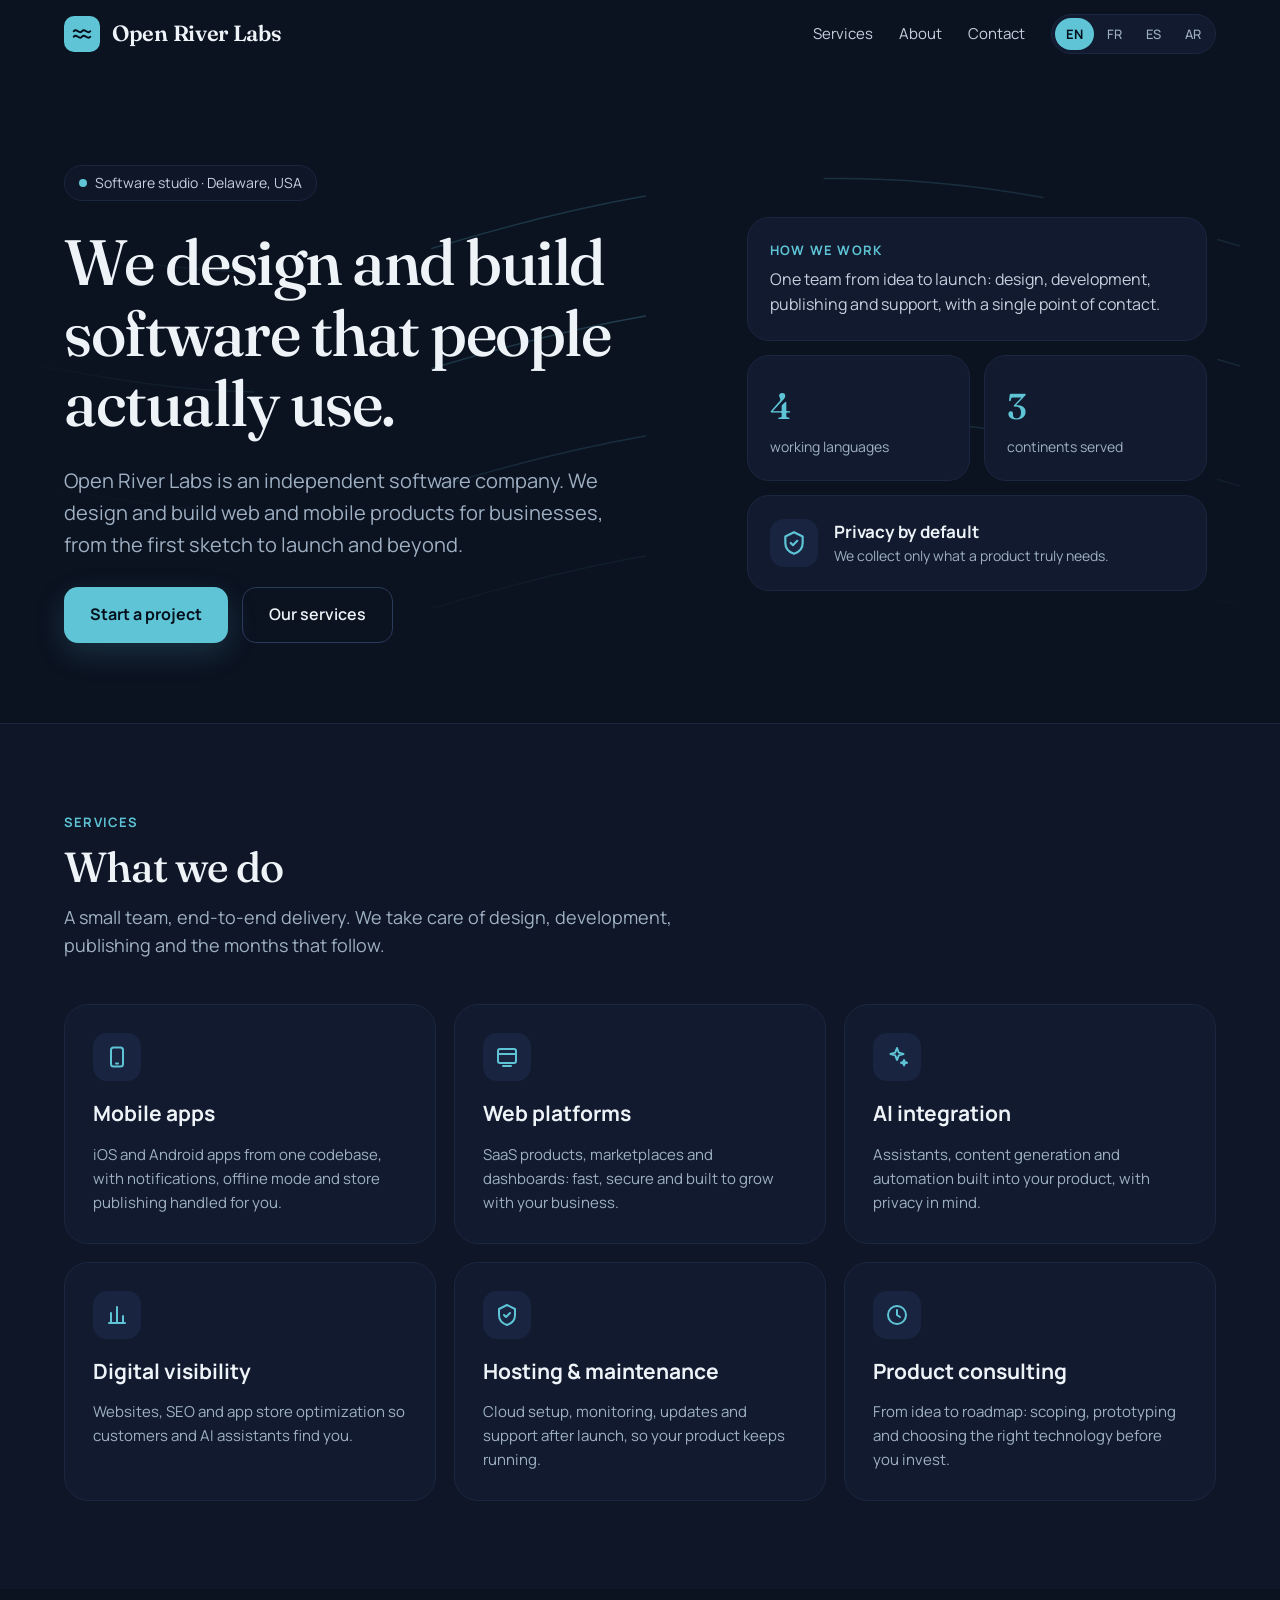
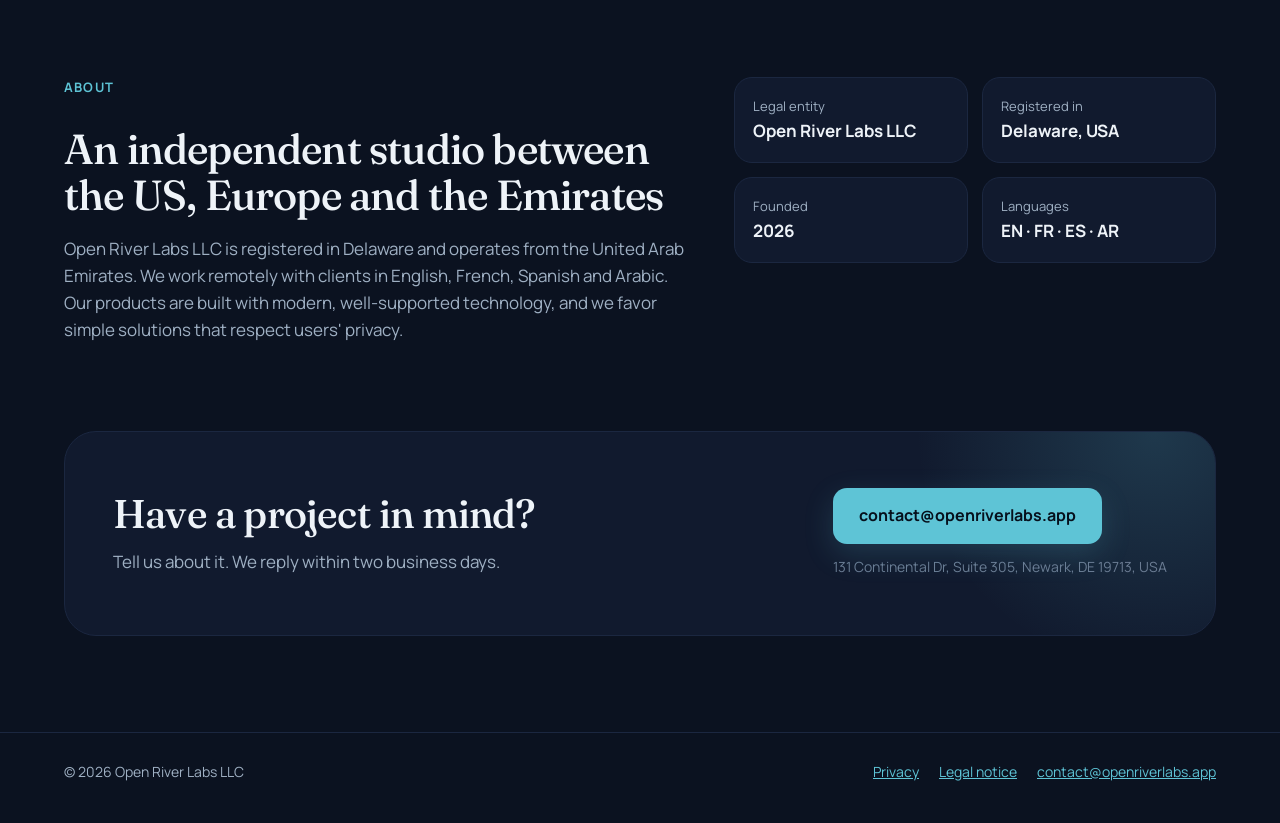
==== index.html @ 08ca7e69 "Site Open River Labs LLC (EN/FR/ES/AR) Co-Authored-By: Claude Fable 5.1 <noreply@anthropic.com> Clau" ====
<!doctype html>
<html lang="en" dir="ltr">
<head>
<meta charset="utf-8">
<meta name="viewport" content="width=device-width, initial-scale=1">
<title>Open River Labs · Software studio</title>
<meta name="description" content="Open River Labs LLC is an independent software company. We design and build web and mobile products, integrate AI and take care of hosting and maintenance. Delaware, USA.">
<link rel="canonical" href="https://openriverlabs.app/">
<link rel="alternate" hreflang="en" href="https://openriverlabs.app/"><link rel="alternate" hreflang="fr" href="https://openriverlabs.app/fr/"><link rel="alternate" hreflang="es" href="https://openriverlabs.app/es/"><link rel="alternate" hreflang="ar" href="https://openriverlabs.app/ar/"><link rel="alternate" hreflang="x-default" href="https://openriverlabs.app/">
<meta property="og:type" content="website"><meta property="og:title" content="Open River Labs · Software studio"><meta property="og:description" content="Open River Labs LLC is an independent software company. We design and build web and mobile products, integrate AI and take care of hosting and maintenance. Delaware, USA."><meta property="og:url" content="https://openriverlabs.app/"><meta property="og:image" content="https://openriverlabs.app/assets/logo-512.png">
<link rel="icon" href="/assets/favicon.png"><link rel="apple-touch-icon" href="/assets/icon-192.png">
<link rel="preconnect" href="https://fonts.googleapis.com"><link rel="preconnect" href="https://fonts.gstatic.com" crossorigin>
<link rel="stylesheet" href="https://fonts.googleapis.com/css2?family=Fraunces:opsz,wght@9..144,500;9..144,600&family=Manrope:wght@400;500;600;700&display=swap">
<link rel="stylesheet" href="/assets/style.css">
<script type="application/ld+json">{"@context": "https://schema.org", "@type": "Organization", "name": "Open River Labs LLC", "alternateName": "Open River Labs", "url": "https://openriverlabs.app/", "logo": "https://openriverlabs.app/assets/logo-512.png", "email": "contact@openriverlabs.app", "duns": "149924717", "foundingDate": "2026", "address": {"@type": "PostalAddress", "streetAddress": "131 Continental Dr, Suite 305", "addressLocality": "Newark", "addressRegion": "DE", "postalCode": "19713", "addressCountry": "US"}, "areaServed": ["US", "EU", "AE", "MA"], "knowsLanguage": ["en", "fr", "es", "ar"], "description": "Open River Labs LLC is an independent software company. We design and build web and mobile products, integrate AI and take care of hosting and maintenance. Delaware, USA."}</script>
</head>
<body><header class="top"><div class="wide">
<a class="brand" href="/"><span class="mark" aria-hidden="true"><svg width="22" height="22" viewBox="0 0 24 24" fill="none" stroke="#06101C" stroke-width="2.2" stroke-linecap="round" stroke-linejoin="round"><path d="M3 15c3-4 6 4 9 0s6 4 9 0"/><path d="M3 9c3-4 6 4 9 0s6 4 9 0"/></svg></span>Open River Labs</a>
<nav class="site-nav" aria-label="Main"><span class="links"><a href="/#services">Services</a><a href="/#about">About</a><a href="/#contact">Contact</a></span><div class="lang" role="group" aria-label="Language"><a href="/" aria-current="true" lang="en" hreflang="en">EN</a><a href="/fr/" aria-current="false" lang="fr" hreflang="fr">FR</a><a href="/es/" aria-current="false" lang="es" hreflang="es">ES</a><a href="/ar/" aria-current="false" lang="ar" hreflang="ar">AR</a></div></nav>
</div></header>
<main>
<section class="wide hero" id="top">
<div class="river" aria-hidden="true"><svg viewBox="0 0 1800 900" preserveAspectRatio="none"><path d="M-100 300 C 200 210, 400 390, 700 300 S 1200 210, 1500 300 S 1900 360, 2000 300"/><path d="M-100 420 C 200 330, 400 510, 700 420 S 1200 330, 1500 420 S 1900 480, 2000 420"/><path d="M-100 540 C 200 450, 400 630, 700 540 S 1200 450, 1500 540 S 1900 600, 2000 540"/><path d="M-100 660 C 200 570, 400 750, 700 660 S 1200 570, 1500 660 S 1900 720, 2000 660"/></svg></div>
<div class="hero-text">
<span class="pill"><span class="dot" aria-hidden="true"></span>Software studio · Delaware, USA</span>
<h1>We design and build software that people actually use.</h1>
<p class="lead">Open River Labs is an independent software company. We design and build web and mobile products for businesses, from the first sketch to launch and beyond.</p>
<div class="cta-row"><a class="btn btn-accent" href="#contact">Start a project</a><a class="btn btn-ghost" href="#services">Our services</a></div>
</div>
<div class="hero-side"><div class="grid2 reveal stagger">
<div class="card span2"><div class="eyebrow" style="margin-bottom:6px">How we work</div><div style="font-size:16px;color:var(--soft)">One team from idea to launch: design, development, publishing and support, with a single point of contact.</div></div>
<div class="card"><div class="num" data-count="4">0</div><div class="small">working languages</div></div>
<div class="card"><div class="num" data-count="3">0</div><div class="small">continents served</div></div>
<div class="card span2" style="display:flex;align-items:center;gap:16px"><span class="ic"><svg aria-hidden="true" width="26" height="26" viewBox="0 0 24 24" fill="none" stroke="#5EC4D6" stroke-width="2" stroke-linecap="round" stroke-linejoin="round"><path d="M12 2l8 4v6c0 5-3.5 8.5-8 10-4.5-1.5-8-5-8-10V6z"/><path d="M9 12l2 2 4-4"/></svg></span><div><div style="font-weight:700">Privacy by default</div><div class="small">We collect only what a product truly needs.</div></div></div>
</div></div>
</section>

<section class="band" id="services"><div class="wide section">
<div class="section-head reveal"><div class="eyebrow">Services</div><h2>What we do</h2><p>A small team, end-to-end delivery. We take care of design, development, publishing and the months that follow.</p></div>
<div class="services stagger"><article class="card service reveal"><span class="ic"><svg aria-hidden="true" width="24" height="24" viewBox="0 0 24 24" fill="none" stroke="#5EC4D6" stroke-width="2" stroke-linecap="round" stroke-linejoin="round"><rect x="6" y="2.5" width="12" height="19" rx="2.5"/><path d="M11 18.5h2"/></svg></span><h3>Mobile apps</h3><p>iOS and Android apps from one codebase, with notifications, offline mode and store publishing handled for you.</p></article><article class="card service reveal"><span class="ic"><svg aria-hidden="true" width="24" height="24" viewBox="0 0 24 24" fill="none" stroke="#5EC4D6" stroke-width="2" stroke-linecap="round" stroke-linejoin="round"><rect x="3" y="4" width="18" height="14" rx="2"/><path d="M3 9h18M8 21h8"/></svg></span><h3>Web platforms</h3><p>SaaS products, marketplaces and dashboards: fast, secure and built to grow with your business.</p></article><article class="card service reveal"><span class="ic"><svg aria-hidden="true" width="24" height="24" viewBox="0 0 24 24" fill="none" stroke="#5EC4D6" stroke-width="2" stroke-linecap="round" stroke-linejoin="round"><path d="M12 3l1.8 4.6L18.5 9l-4.7 1.4L12 15l-1.8-4.6L5.5 9l4.7-1.4z"/><path d="M19 15l.8 2 2.2.7-2.2.7-.8 2-.8-2-2.2-.7 2.2-.7z"/></svg></span><h3>AI integration</h3><p>Assistants, content generation and automation built into your product, with privacy in mind.</p></article><article class="card service reveal"><span class="ic"><svg aria-hidden="true" width="24" height="24" viewBox="0 0 24 24" fill="none" stroke="#5EC4D6" stroke-width="2" stroke-linecap="round" stroke-linejoin="round"><path d="M4 20h16M6 20V10M12 20V4M18 20v-7"/></svg></span><h3>Digital visibility</h3><p>Websites, SEO and app store optimization so customers and AI assistants find you.</p></article><article class="card service reveal"><span class="ic"><svg aria-hidden="true" width="24" height="24" viewBox="0 0 24 24" fill="none" stroke="#5EC4D6" stroke-width="2" stroke-linecap="round" stroke-linejoin="round"><path d="M12 2l8 4v6c0 5-3.5 8.5-8 10-4.5-1.5-8-5-8-10V6z"/><path d="M9 12l2 2 4-4"/></svg></span><h3>Hosting & maintenance</h3><p>Cloud setup, monitoring, updates and support after launch, so your product keeps running.</p></article><article class="card service reveal"><span class="ic"><svg aria-hidden="true" width="24" height="24" viewBox="0 0 24 24" fill="none" stroke="#5EC4D6" stroke-width="2" stroke-linecap="round" stroke-linejoin="round"><circle cx="12" cy="12" r="9"/><path d="M12 7v5l3 2"/></svg></span><h3>Product consulting</h3><p>From idea to roadmap: scoping, prototyping and choosing the right technology before you invest.</p></article></div>
</div></section>

<section class="wide section about" id="about">
<div class="txt reveal"><div class="eyebrow">About</div><h2>An independent studio between the US, Europe and the Emirates</h2><p>Open River Labs LLC is registered in Delaware and operates from the United Arab Emirates. We work remotely with clients in English, French, Spanish and Arabic. Our products are built with modern, well-supported technology, and we favor simple solutions that respect users' privacy.</p></div>
<ul class="facts stagger"><li class="card reveal"><div class="k">Legal entity</div><div class="v">Open River Labs LLC</div></li><li class="card reveal"><div class="k">Registered in</div><div class="v">Delaware, USA</div></li><li class="card reveal"><div class="k">Founded</div><div class="v">2026</div></li><li class="card reveal"><div class="k">Languages</div><div class="v">EN · FR · ES · AR</div></li></ul>
</section>

<section class="wide" id="contact" style="padding-bottom:96px">
<div class="contact-band reveal">
<div class="txt"><h2>Have a project in mind?</h2><p>Tell us about it. We reply within two business days.</p></div>
<div class="side"><a class="btn btn-accent" href="mailto:contact@openriverlabs.app">contact@openriverlabs.app</a><span class="addr">131 Continental Dr, Suite 305, Newark, DE 19713, USA</span></div>
</div>
</section>
</main>
<footer><div class="wide"><span>© 2026 Open River Labs LLC</span><nav><a href="/privacy/">Privacy</a><a href="/legal/">Legal notice</a><a href="mailto:contact@openriverlabs.app">contact@openriverlabs.app</a></nav></div></footer>
<script src="/assets/site.js"></script>
</body></html>
---- assets/style.css ----
:root {
  --bg: #0B1220; --bg2: #0E1627; --card: #111A2E; --card2: #182440; --border: #1B2740; --border2: #2A3A5A;
  --text: #EEF3F8; --muted: #9FB0C3; --soft: #C5D0DE; --faint: #6B7C93; --accent: #5EC4D6; --accent2: #8ADBE8; --on-accent: #06101C;
}
* { box-sizing: border-box; }
html { scroll-behavior: smooth; -webkit-text-size-adjust: 100%; }
body { margin: 0; background: var(--bg); color: var(--text); font-family: 'Manrope', system-ui, sans-serif; font-size: 17px; line-height: 1.6; overflow-x: hidden; }
a { color: var(--accent); }
a:hover { color: var(--accent2); }
h1, h2 { font-family: 'Fraunces', Georgia, serif; font-weight: 500; letter-spacing: -0.8px; line-height: 1.1; }
h3 { margin: 0; font-weight: 700; }
p { margin: 0; }
.wide { max-width: 1200px; margin: 0 auto; padding: 0 24px; }
.eyebrow { font-size: 13px; font-weight: 700; letter-spacing: 1.2px; text-transform: uppercase; color: var(--accent); margin-bottom: 12px; }
html[dir="rtl"] .eyebrow { letter-spacing: 0; }
html[dir="rtl"] h1, html[dir="rtl"] h2 { letter-spacing: 0; }
html[dir="rtl"] body { font-family: 'Tajawal', 'Manrope', sans-serif; }
html[dir="rtl"] h1, html[dir="rtl"] h2 { font-family: 'Tajawal', 'Fraunces', serif; font-weight: 700; }

/* Header */
header.top { position: sticky; top: 0; z-index: 20; border-bottom: 1px solid transparent; transition: background .3s, border-color .3s, backdrop-filter .3s; }
header.top.scrolled { background: rgba(11,18,32,.78); backdrop-filter: blur(14px); -webkit-backdrop-filter: blur(14px); border-color: var(--border); }
header.top .wide { display: flex; align-items: center; justify-content: space-between; gap: 16px; min-height: 68px; flex-wrap: wrap; padding-top: 8px; padding-bottom: 8px; }
.brand { display: flex; align-items: center; gap: 12px; text-decoration: none; color: var(--text); font-family: 'Fraunces', serif; font-weight: 600; font-size: 22px; letter-spacing: -0.3px; }
.brand .mark { width: 36px; height: 36px; border-radius: 10px; background: var(--accent); display: flex; align-items: center; justify-content: center; transition: transform .4s; }
.brand:hover .mark { transform: rotate(-8deg) scale(1.06); }
.site-nav { display: flex; align-items: center; gap: 26px; flex-wrap: wrap; font-size: 15px; }
.site-nav .links { display: contents; }
.site-nav .links a { color: var(--soft); text-decoration: none; position: relative; padding: 4px 0; }
.site-nav .links a::after { content: ""; position: absolute; left: 0; right: 0; bottom: -2px; height: 2px; background: var(--accent); transform: scaleX(0); transform-origin: left; transition: transform .3s; }
.site-nav .links a:hover { color: var(--text); }
.site-nav .links a:hover::after { transform: scaleX(1); }
.lang { display: flex; gap: 2px; background: var(--card); border: 1px solid var(--border); border-radius: 20px; padding: 3px; }
.lang a { font-size: 13px; font-weight: 500; text-decoration: none; color: var(--muted); border-radius: 16px; padding: 6px 11px; min-height: 32px; display: inline-flex; align-items: center; transition: background .2s, color .2s; }
.lang a:hover { color: var(--text); }
.lang a[aria-current="true"] { background: var(--accent); color: var(--on-accent); font-weight: 700; }

/* Hero */
.hero { position: relative; display: flex; flex-wrap: wrap; align-items: center; gap: 56px; padding-top: 96px; padding-bottom: 80px; }
.river { position: absolute; inset: 0; z-index: -1; overflow: hidden; pointer-events: none; }
.river svg { position: absolute; left: 50%; top: 50%; width: 1800px; height: 900px; transform: translate(-50%, -50%); opacity: .35; }
.river path { fill: none; stroke: var(--accent); stroke-width: 1.5; stroke-linecap: round; }
@keyframes flow { to { stroke-dashoffset: -400; } }
.river path { stroke-dasharray: 220 180; animation: flow 18s linear infinite; }
.river path:nth-child(2) { animation-duration: 24s; opacity: .7; }
.river path:nth-child(3) { animation-duration: 30s; opacity: .45; }
.river path:nth-child(4) { animation-duration: 36s; opacity: .3; }
.river::after { content: ""; position: absolute; inset: 0; background: radial-gradient(ellipse at 60% 50%, rgba(11,18,32,0) 20%, var(--bg) 75%); }
.hero-text { flex: 1 1 520px; min-width: 0; display: flex; flex-direction: column; gap: 26px; }
.pill { align-self: flex-start; display: inline-flex; align-items: center; gap: 8px; border: 1px solid var(--border); border-radius: 20px; padding: 6px 14px; font-size: 14px; color: var(--soft); background: rgba(17,26,46,.6); }
.pill .dot { width: 8px; height: 8px; border-radius: 4px; background: var(--accent); box-shadow: 0 0 0 0 rgba(94,196,214,.6); animation: pulse 2.4s ease-out infinite; }
@keyframes pulse { 0% { box-shadow: 0 0 0 0 rgba(94,196,214,.55); } 100% { box-shadow: 0 0 0 12px rgba(94,196,214,0); } }
.hero h1 { margin: 0; font-size: clamp(40px, 6vw, 64px); letter-spacing: -1.5px; }
.hero h1 .w { display: inline-block; opacity: 0; transform: translateY(18px); animation: wordIn .7s cubic-bezier(.2,.7,.2,1) forwards; }
@keyframes wordIn { to { opacity: 1; transform: none; } }
.hero .lead { font-size: 20px; color: var(--muted); max-width: 560px; }
.cta-row { display: flex; flex-wrap: wrap; align-items: center; gap: 14px; }
.btn { position: relative; overflow: hidden; display: inline-flex; align-items: center; justify-content: center; min-height: 56px; padding: 0 26px; border-radius: 14px; text-decoration: none; font-weight: 700; font-size: 16px; transition: transform .25s, box-shadow .25s; }
.btn:hover { transform: translateY(-2px); }
.btn-accent { background: var(--accent); color: var(--on-accent); box-shadow: 0 10px 30px rgba(94,196,214,.18); }
.btn-accent:hover { color: var(--on-accent); box-shadow: 0 16px 40px rgba(94,196,214,.3); }
.btn-accent::after { content: ""; position: absolute; top: 0; bottom: 0; left: -60%; width: 40%; background: linear-gradient(90deg, rgba(255,255,255,0), rgba(255,255,255,.45), rgba(255,255,255,0)); transform: skewX(-20deg); transition: left .6s; }
.btn-accent:hover::after { left: 120%; }
.btn-ghost { border: 1px solid var(--border2); color: var(--text); font-weight: 600; }
.btn-ghost:hover { color: var(--text); border-color: var(--accent); }

.hero-side { flex: 1 1 380px; min-width: 0; display: flex; justify-content: center; }
.grid2 { width: 100%; max-width: 460px; display: grid; grid-template-columns: repeat(2, minmax(0, 1fr)); gap: 14px; }
.card { background: var(--card); border: 1px solid var(--border); border-radius: 22px; padding: 22px; transition: transform .35s cubic-bezier(.2,.7,.2,1), border-color .35s, box-shadow .35s; }
.card:hover { transform: translateY(-4px); border-color: rgba(94,196,214,.55); box-shadow: 0 18px 50px rgba(0,0,0,.35); }
.span2 { grid-column: span 2; }
.num { font-family: 'Fraunces', serif; font-size: 36px; font-weight: 500; color: var(--accent); }
.small { font-size: 14px; color: var(--muted); }
.ic { width: 48px; height: 48px; border-radius: 14px; background: var(--card2); display: flex; align-items: center; justify-content: center; flex-shrink: 0; transition: transform .35s, background .35s; }
.card:hover .ic { transform: scale(1.08) rotate(-4deg); background: rgba(94,196,214,.14); }

/* Sections */
.section { padding-top: 88px; padding-bottom: 88px; }
.band { border-top: 1px solid var(--border); background: var(--bg2); }
.section-head { max-width: 640px; margin-bottom: 44px; }
.section-head h2 { margin: 0 0 12px; font-size: clamp(32px, 4vw, 42px); }
.section-head p { font-size: 18px; color: var(--muted); }
.services { display: grid; grid-template-columns: repeat(3, minmax(0, 1fr)); gap: 18px; }
.service { border-radius: 24px; padding: 28px; display: flex; flex-direction: column; gap: 12px; }
.service h3 { margin-top: 4px; font-size: 21px; }
.service p { font-size: 15px; color: var(--muted); }
@media (max-width: 900px) { .services { grid-template-columns: repeat(2, minmax(0, 1fr)); } }
@media (max-width: 600px) { .services { grid-template-columns: 1fr; } .site-nav .links { display: none; } .hero { padding-top: 56px; gap: 40px; } }

.about { display: flex; flex-wrap: wrap; gap: 48px; align-items: flex-start; }
.about .txt { flex: 1 1 460px; min-width: 0; display: flex; flex-direction: column; gap: 16px; }
.about h2 { margin: 0; font-size: clamp(32px, 4vw, 42px); }
.about p { font-size: 17px; color: var(--muted); }
.facts { flex: 1 1 320px; min-width: 0; list-style: none; margin: 0; padding: 0; display: grid; grid-template-columns: repeat(2, minmax(0, 1fr)); gap: 14px; }
.facts li { border-radius: 18px; padding: 18px; }
.facts .k { font-size: 13px; color: var(--muted); }
.facts .v { font-weight: 700; }

.contact-band { background: var(--card); border: 1px solid var(--border); border-radius: 32px; padding: clamp(28px, 5vw, 56px) clamp(24px, 4vw, 48px); display: flex; flex-wrap: wrap; align-items: center; justify-content: space-between; gap: 32px; position: relative; overflow: hidden; }
.contact-band::before { content: ""; position: absolute; width: 520px; height: 520px; right: -200px; top: -260px; border-radius: 50%; background: radial-gradient(circle, rgba(94,196,214,.18), rgba(94,196,214,0) 65%); pointer-events: none; }
html[dir="rtl"] .contact-band::before { right: auto; left: -200px; }
.contact-band .txt { flex: 1 1 420px; min-width: 0; display: flex; flex-direction: column; gap: 12px; position: relative; }
.contact-band h2 { margin: 0; font-size: clamp(30px, 4vw, 40px); }
.contact-band p { font-size: 17px; color: var(--muted); }
.contact-band .side { display: flex; flex-direction: column; gap: 12px; align-items: flex-start; position: relative; }
.addr { font-size: 14px; color: var(--faint); }

footer { border-top: 1px solid var(--border); }
footer .wide { padding-top: 28px; padding-bottom: 40px; display: flex; flex-wrap: wrap; justify-content: space-between; gap: 12px 24px; font-size: 14px; color: var(--muted); }
footer nav { display: flex; flex-wrap: wrap; gap: 8px 20px; }

/* Révélation au défilement */
.reveal { opacity: 0; transform: translateY(26px); transition: opacity .7s cubic-bezier(.2,.7,.2,1), transform .7s cubic-bezier(.2,.7,.2,1); }
.reveal.in { opacity: 1; transform: none; }
.stagger > * { transition-delay: calc(var(--i, 0) * 80ms); }

@media (prefers-reduced-motion: reduce) {
  html { scroll-behavior: auto; }
  .reveal { opacity: 1; transform: none; transition: none; }
  .hero h1 .w { opacity: 1; transform: none; animation: none; }
  .river path, .pill .dot { animation: none; }
  .card, .btn, .ic, .brand .mark { transition: none; }
}

/* Pages légales */
.legal { max-width: 760px; margin: 0 auto; padding: 56px 24px 80px; }
.legal h1 { font-size: clamp(32px, 5vw, 44px); margin: 0 0 8px; }
.legal h2 { font-size: 24px; margin: 36px 0 8px; }
.legal p, .legal li { color: var(--muted); }
.legal .updated { font-size: 14px; color: var(--faint); margin-bottom: 24px; }
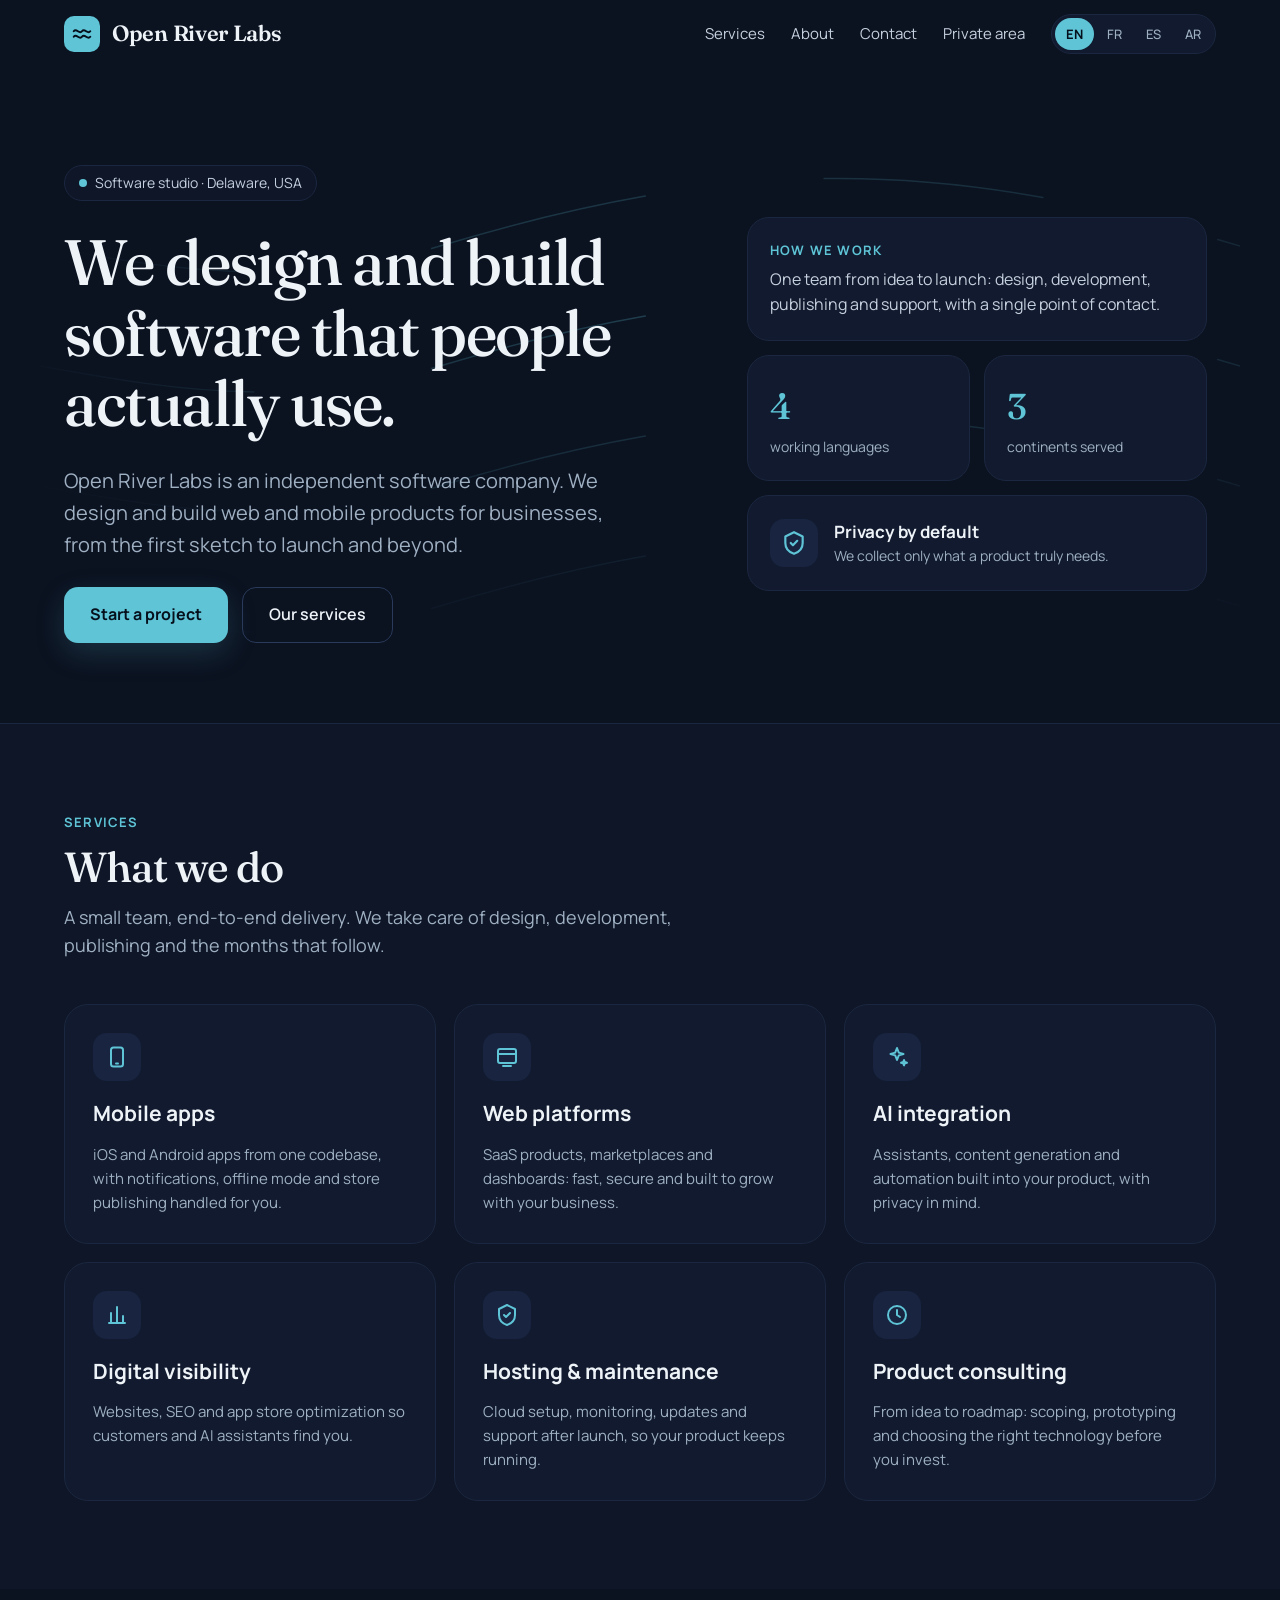
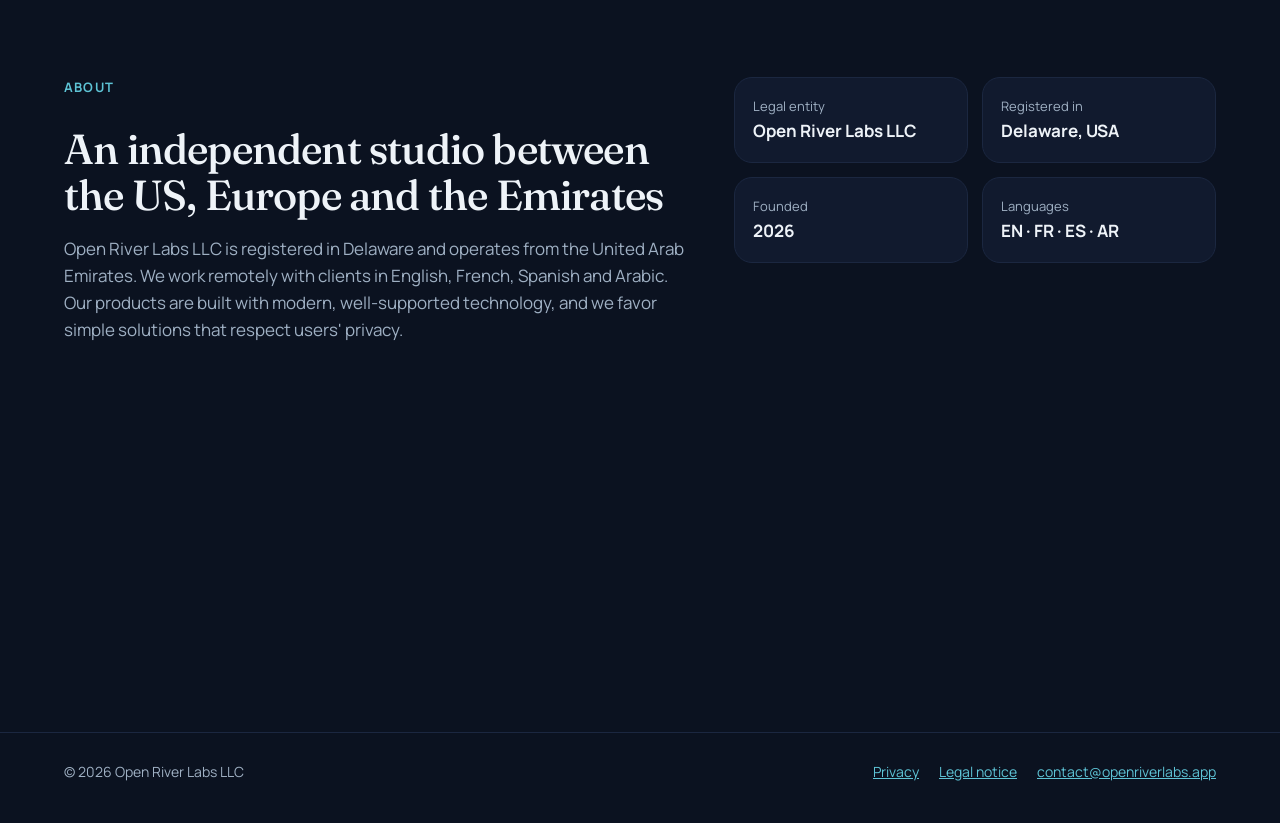
==== commit c59cba1b: "Ajoute l'espace privé chiffré (suivi de conformité) et le lien dans le menu La page /espace/ est chi" ====
--- a/index.html
+++ b/index.html
@@ -8,7 +8,7 @@
 <link rel="canonical" href="https://openriverlabs.app/">
 <link rel="alternate" hreflang="en" href="https://openriverlabs.app/"><link rel="alternate" hreflang="fr" href="https://openriverlabs.app/fr/"><link rel="alternate" hreflang="es" href="https://openriverlabs.app/es/"><link rel="alternate" hreflang="ar" href="https://openriverlabs.app/ar/"><link rel="alternate" hreflang="x-default" href="https://openriverlabs.app/">
 <meta property="og:type" content="website"><meta property="og:title" content="Open River Labs · Software studio"><meta property="og:description" content="Open River Labs LLC is an independent software company. We design and build web and mobile products, integrate AI and take care of hosting and maintenance. Delaware, USA."><meta property="og:url" content="https://openriverlabs.app/"><meta property="og:image" content="https://openriverlabs.app/assets/logo-512.png">
-<link rel="icon" href="/assets/favicon.png"><link rel="apple-touch-icon" href="/assets/icon-192.png">
+<link rel="icon" href="/favicon.ico" sizes="48x48"><link rel="icon" type="image/png" href="/assets/favicon-96.png" sizes="96x96"><link rel="icon" type="image/png" href="/assets/favicon-144.png" sizes="144x144"><link rel="apple-touch-icon" href="/assets/icon-192.png">
 <link rel="preconnect" href="https://fonts.googleapis.com"><link rel="preconnect" href="https://fonts.gstatic.com" crossorigin>
 <link rel="stylesheet" href="https://fonts.googleapis.com/css2?family=Fraunces:opsz,wght@9..144,500;9..144,600&family=Manrope:wght@400;500;600;700&display=swap">
 <link rel="stylesheet" href="/assets/style.css">
@@ -16,7 +16,7 @@
 </head>
 <body><header class="top"><div class="wide">
 <a class="brand" href="/"><span class="mark" aria-hidden="true"><svg width="22" height="22" viewBox="0 0 24 24" fill="none" stroke="#06101C" stroke-width="2.2" stroke-linecap="round" stroke-linejoin="round"><path d="M3 15c3-4 6 4 9 0s6 4 9 0"/><path d="M3 9c3-4 6 4 9 0s6 4 9 0"/></svg></span>Open River Labs</a>
-<nav class="site-nav" aria-label="Main"><span class="links"><a href="/#services">Services</a><a href="/#about">About</a><a href="/#contact">Contact</a></span><div class="lang" role="group" aria-label="Language"><a href="/" aria-current="true" lang="en" hreflang="en">EN</a><a href="/fr/" aria-current="false" lang="fr" hreflang="fr">FR</a><a href="/es/" aria-current="false" lang="es" hreflang="es">ES</a><a href="/ar/" aria-current="false" lang="ar" hreflang="ar">AR</a></div></nav>
+<nav class="site-nav" aria-label="Main"><span class="links"><a href="/#services">Services</a><a href="/#about">About</a><a href="/#contact">Contact</a><a href="/espace/">Private area</a></span><div class="lang" role="group" aria-label="Language"><a href="/" aria-current="true" lang="en" hreflang="en">EN</a><a href="/fr/" aria-current="false" lang="fr" hreflang="fr">FR</a><a href="/es/" aria-current="false" lang="es" hreflang="es">ES</a><a href="/ar/" aria-current="false" lang="ar" hreflang="ar">AR</a></div></nav>
 </div></header>
 <main>
 <section class="wide hero" id="top">
